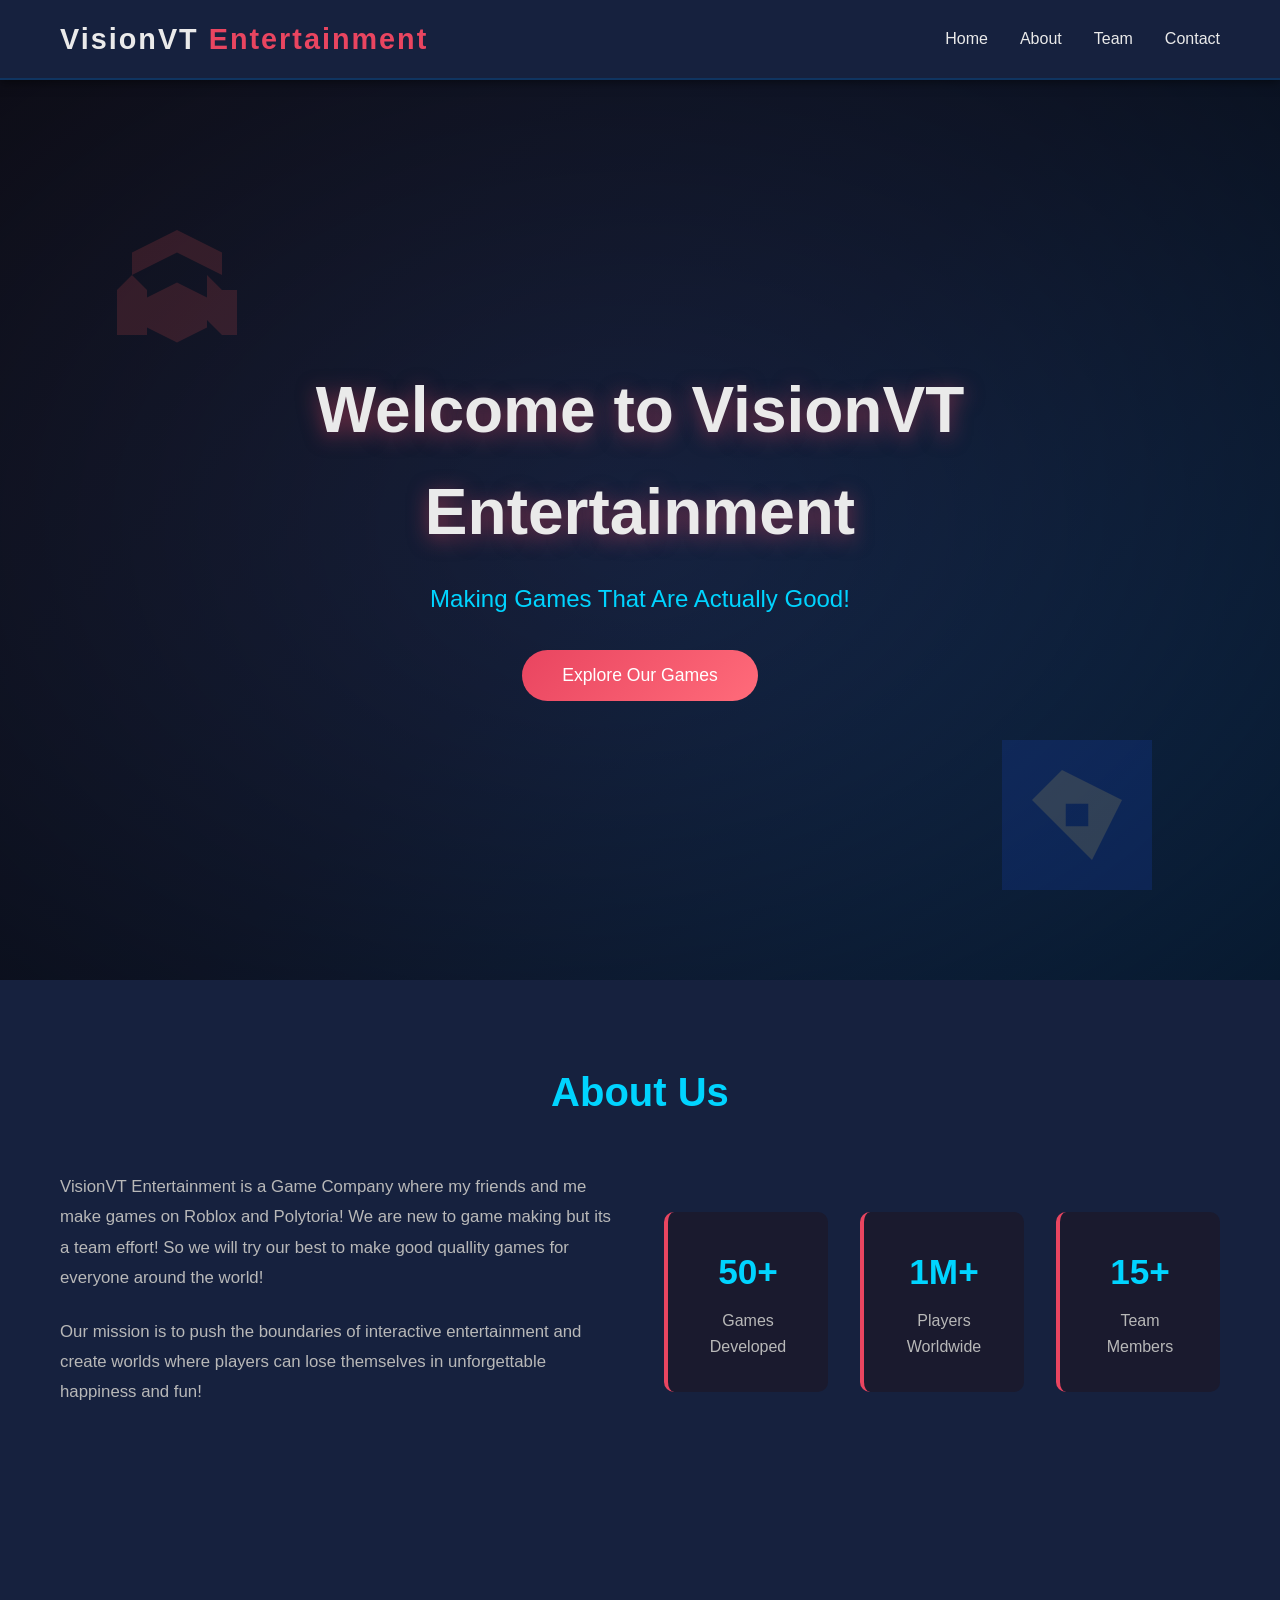
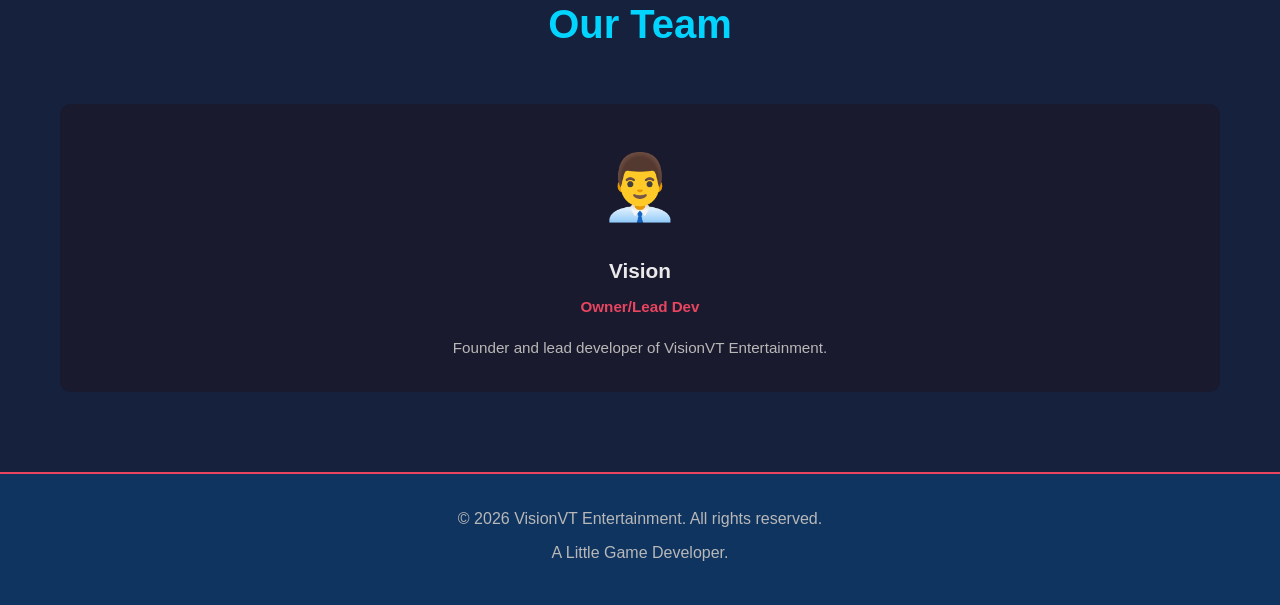
==== index.html @ 71f3a630 "up" ====
<!DOCTYPE html>
<html lang="en">
<head>
    <meta charset="UTF-8">
    <meta name="viewport" content="width=device-width, initial-scale=1.0">
    <title>VisionVT Entertainment - Game Development Studio</title>
    <link rel="stylesheet" href="styles.css">
</head>
<body>
    <!-- Navigation -->
    <nav class="navbar">
        <div class="container">
            <div class="logo">
                <h1>VisionVT <span class="highlight">Entertainment</span></h1>
            </div>
            <ul class="nav-links">
                <li><a href="#home">Home</a></li>
                <li><a href="#about">About</a></li>
                <li><a href="#team">Team</a></li>
                <li><a href="#contact">Contact</a></li>
            </ul>
        </div>
    </nav>

    <!-- Hero Section -->
    <section id="home" class="hero">
        <img src="roblox-logo.svg" alt="Roblox" class="floating-logo roblox-logo">
        <img src="polytoria-logo.svg" alt="Polytoria" class="floating-logo polytoria-logo">
        <div class="hero-content">
            <h1>Welcome to VisionVT Entertainment</h1>
            <p>Making Games That Are Actually Good!</p>
            <button class="cta-button">Explore Our Games</button>
        </div>
    </section>

    <!-- About Section -->
    <section id="about" class="about">
        <div class="container">
            <h2>About Us</h2>
            <div class="about-content">
                <div class="about-text">
                    <p>
                       VisionVT Entertainment is a Game Company where my friends and me make games on Roblox and Polytoria! We are new to game making but its a team effort!
                       So we will try our best to make good quallity games for everyone around the world!
                    </p>
                    <p>
                        Our mission is to push the boundaries of interactive entertainment and create worlds 
                        where players can lose themselves in unforgettable happiness and fun!
                    </p>
                </div>
                <div class="about-stats">
                    <div class="stat">
                        <h3>50+</h3>
                        <p>Games Developed</p>
                    </div>
                    <div class="stat">
                        <h3>1M+</h3>
                        <p>Players Worldwide</p>
                    </div>
                    <div class="stat">
                        <h3>15+</h3>
                        <p>Team Members</p>
                    </div>
                </div>
            </div>
        </div>
    </section>

    <!-- Team Section -->
    <section id="team" class="team">
        <div class="container">
            <h2>Our Team</h2>
            <div class="team-grid">
                <div class="team-member">
                    <div class="member-avatar">👨‍💼</div>
                    <h3>Vision</h3>
                    <p class="role">Owner/Lead Dev</p>
                    <p>Founder and lead developer of VisionVT Entertainment.</p>
                </div>
            </div>
        </div>
    </section>


    <!-- Footer -->
    <footer class="footer">
        <div class="container">
            <p>&copy; 2026 VisionVT Entertainment. All rights reserved.</p>
            <p>A Little Game Developer.</p>
        </div>
    </footer>
</body>
</html>
---- styles.css ----
/* General Styles */
* {
    margin: 0;
    padding: 0;
    box-sizing: border-box;
}

:root {
    --primary-color: #1a1a2e;
    --secondary-color: #16213e;
    --accent-color: #0f3460;
    --highlight-color: #e94560;
    --text-color: #eaeaea;
    --light-text: #b8b8b8;
    --success-color: #00d4ff;
}

html {
    scroll-behavior: smooth;
}

body {
    font-family: 'Segoe UI', Tahoma, Geneva, Verdana, sans-serif;
    background-color: var(--primary-color);
    color: var(--text-color);
    line-height: 1.6;
}

.container {
    max-width: 1200px;
    margin: 0 auto;
    padding: 0 20px;
}

/* Navigation */
.navbar {
    background-color: var(--secondary-color);
    border-bottom: 2px solid var(--accent-color);
    position: sticky;
    top: 0;
    z-index: 1000;
    box-shadow: 0 2px 10px rgba(0, 0, 0, 0.5);
}

.navbar .container {
    display: flex;
    justify-content: space-between;
    align-items: center;
    padding: 1rem 20px;
}

.logo h1 {
    font-size: 1.8rem;
    font-weight: bold;
    letter-spacing: 2px;
}

.logo .highlight {
    color: var(--highlight-color);
}

.nav-links {
    display: flex;
    list-style: none;
    gap: 2rem;
}

.nav-links a {
    color: var(--text-color);
    text-decoration: none;
    font-weight: 500;
    transition: color 0.3s ease;
    position: relative;
}

.nav-links a:hover {
    color: var(--success-color);
}

.nav-links a::after {
    content: '';
    position: absolute;
    bottom: -5px;
    left: 0;
    width: 0;
    height: 2px;
    background-color: var(--highlight-color);
    transition: width 0.3s ease;
}

.nav-links a:hover::after {
    width: 100%;
}

/* Hero Section */
.hero {
    background: linear-gradient(135deg, #1a1a2e 0%, #16213e 50%, #0f3460 100%);
    height: 100vh;
    display: flex;
    align-items: center;
    justify-content: center;
    text-align: center;
    position: relative;
    overflow: hidden;
}

.hero::before {
    content: '';
    position: absolute;
    top: 0;
    left: 0;
    right: 0;
    bottom: 0;
    background: radial-gradient(ellipse at center, transparent 0%, rgba(0, 0, 0, 0.5) 100%);
    z-index: 1;
}

.floating-logo {
    position: absolute;
    width: 150px;
    height: 150px;
    opacity: 0.15;
    pointer-events: none;
    z-index: 1;
}

.roblox-logo {
    top: 15%;
    left: 8%;
    animation: float 8s ease-in-out infinite;
}

.polytoria-logo {
    bottom: 10%;
    right: 10%;
    animation: float 10s ease-in-out infinite 1s;
}

.hero-content {
    position: relative;
    z-index: 2;
    max-width: 800px;
}

.hero h1 {
    font-size: 4rem;
    margin-bottom: 1rem;
    animation: fadeInDown 1s ease;
    text-shadow: 0 4px 20px rgba(233, 69, 96, 0.5);
}

.hero p {
    font-size: 1.5rem;
    color: var(--success-color);
    margin-bottom: 2rem;
    animation: fadeInUp 1s ease 0.2s both;
}

.cta-button {
    background: linear-gradient(135deg, var(--highlight-color), #ff6b7a);
    color: white;
    border: none;
    padding: 15px 40px;
    font-size: 1.1rem;
    border-radius: 50px;
    cursor: pointer;
    transition: transform 0.3s ease, box-shadow 0.3s ease;
    animation: fadeInUp 1s ease 0.4s both;
}

.cta-button:hover {
    transform: translateY(-3px);
    box-shadow: 0 10px 30px rgba(233, 69, 96, 0.4);
}

/* About Section */
.about {
    padding: 80px 0;
    background-color: var(--secondary-color);
}

.about h2 {
    font-size: 2.5rem;
    margin-bottom: 3rem;
    text-align: center;
    color: var(--success-color);
}

.about-content {
    display: grid;
    grid-template-columns: 1fr 1fr;
    gap: 3rem;
    align-items: center;
}

.about-text p {
    margin-bottom: 1.5rem;
    font-size: 1.05rem;
    color: var(--light-text);
    line-height: 1.8;
}

.about-stats {
    display: grid;
    grid-template-columns: repeat(3, 1fr);
    gap: 2rem;
}

.stat {
    background-color: var(--primary-color);
    padding: 2rem;
    border-radius: 10px;
    border-left: 4px solid var(--highlight-color);
    text-align: center;
    transition: transform 0.3s ease;
}

.stat:hover {
    transform: translateY(-5px);
}

.stat h3 {
    font-size: 2.2rem;
    color: var(--success-color);
    margin-bottom: 0.5rem;
}

.stat p {
    color: var(--light-text);
}

/* Games Section */
.games {
    padding: 80px 0;
    background-color: var(--primary-color);
}

.games h2 {
    font-size: 2.5rem;
    margin-bottom: 3rem;
    text-align: center;
    color: var(--success-color);
}

.games-grid {
    display: grid;
    grid-template-columns: repeat(auto-fit, minmax(300px, 1fr));
    gap: 2rem;
}

.game-card {
    background-color: var(--secondary-color);
    border-radius: 10px;
    padding: 2rem;
    transition: transform 0.3s ease, box-shadow 0.3s ease;
    border-top: 3px solid var(--highlight-color);
}

.game-card:hover {
    transform: translateY(-10px);
    box-shadow: 0 10px 30px rgba(233, 69, 96, 0.3);
}

.game-image {
    font-size: 3rem;
    margin-bottom: 1rem;
}

.game-card h3 {
    font-size: 1.5rem;
    margin-bottom: 1rem;
    color: var(--text-color);
}

.game-card p {
    color: var(--light-text);
    margin-bottom: 1.5rem;
    line-height: 1.6;
}

.game-platform {
    display: inline-block;
    background-color: var(--accent-color);
    color: var(--success-color);
    padding: 0.5rem 1rem;
    border-radius: 20px;
    font-size: 0.85rem;
    font-weight: 500;
}

/* Team Section */
.team {
    padding: 80px 0;
    background-color: var(--secondary-color);
}

.team h2 {
    font-size: 2.5rem;
    margin-bottom: 3rem;
    text-align: center;
    color: var(--success-color);
}

.team-grid {
    display: grid;
    grid-template-columns: repeat(auto-fit, minmax(250px, 1fr));
    gap: 2rem;
}

.team-member {
    background-color: var(--primary-color);
    padding: 2rem;
    border-radius: 10px;
    text-align: center;
    transition: transform 0.3s ease;
}

.team-member:hover {
    transform: scale(1.05);
}

.member-avatar {
    font-size: 4rem;
    margin-bottom: 1rem;
}

.team-member h3 {
    font-size: 1.3rem;
    margin-bottom: 0.5rem;
    color: var(--text-color);
}

.team-member .role {
    color: var(--highlight-color);
    font-weight: 600;
    margin-bottom: 1rem;
}

.team-member p {
    color: var(--light-text);
    font-size: 0.95rem;
    line-height: 1.6;
}

/* Contact Section */
.contact {
    padding: 80px 0;
    background-color: var(--primary-color);
}

.contact h2 {
    font-size: 2.5rem;
    margin-bottom: 3rem;
    text-align: center;
    color: var(--success-color);
}

.contact-content {
    display: grid;
    grid-template-columns: 1fr 1fr;
    gap: 3rem;
}

.contact-info h3 {
    font-size: 1.5rem;
    margin-bottom: 1.5rem;
    color: var(--text-color);
}

.contact-info p {
    margin-bottom: 1rem;
    color: var(--light-text);
}

.contact-info a {
    color: var(--success-color);
    text-decoration: none;
    transition: color 0.3s ease;
}

.contact-info a:hover {
    color: var(--highlight-color);
}

.social-links {
    display: flex;
    gap: 1rem;
    margin-top: 1rem;
    flex-wrap: wrap;
}

.social-link {
    background-color: var(--secondary-color);
    padding: 0.75rem 1.5rem;
    border-radius: 5px;
    transition: background-color 0.3s ease;
}

.social-link:hover {
    background-color: var(--accent-color);
}

.contact-form {
    display: flex;
    flex-direction: column;
    gap: 1rem;
}

.contact-form input,
.contact-form textarea {
    background-color: var(--secondary-color);
    border: 1px solid var(--accent-color);
    border-radius: 5px;
    padding: 1rem;
    color: var(--text-color);
    font-family: inherit;
    transition: border-color 0.3s ease;
}

.contact-form input:focus,
.contact-form textarea:focus {
    outline: none;
    border-color: var(--success-color);
}

.submit-button {
    background: linear-gradient(135deg, var(--highlight-color), #ff6b7a);
    color: white;
    border: none;
    padding: 1rem;
    border-radius: 5px;
    font-size: 1rem;
    cursor: pointer;
    font-weight: 600;
    transition: transform 0.3s ease, box-shadow 0.3s ease;
}

.submit-button:hover {
    transform: translateY(-2px);
    box-shadow: 0 5px 15px rgba(233, 69, 96, 0.4);
}

/* Footer */
.footer {
    background-color: var(--accent-color);
    padding: 2rem 0;
    text-align: center;
    border-top: 2px solid var(--highlight-color);
}

.footer p {
    color: var(--light-text);
    margin-bottom: 0.5rem;
}

/* Animations */
@keyframes fadeInDown {
    from {
        opacity: 0;
        transform: translateY(-30px);
    }
    to {
        opacity: 1;
        transform: translateY(0);
    }
}

@keyframes fadeInUp {
    from {
        opacity: 0;
        transform: translateY(30px);
    }
    to {
        opacity: 1;
        transform: translateY(0);
    }
}

@keyframes float {
    0%, 100% {
        transform: translateY(0px) translateX(0px);
    }
    25% {
        transform: translateY(-20px) translateX(15px);
    }
    50% {
        transform: translateY(-40px) translateX(-10px);
    }
    75% {
        transform: translateY(-20px) translateX(20px);
    }
}

/* Responsive Design */
@media (max-width: 768px) {
    .nav-links {
        gap: 1rem;
        font-size: 0.9rem;
    }

    .hero h1 {
        font-size: 2.5rem;
    }

    .hero p {
        font-size: 1.1rem;
    }

    .about-content,
    .contact-content {
        grid-template-columns: 1fr;
    }

    .about-stats {
        grid-template-columns: 1fr;
    }

    .games-grid {
        grid-template-columns: 1fr;
    }

    .team-grid {
        grid-template-columns: repeat(auto-fit, minmax(200px, 1fr));
    }

    .logo h1 {
        font-size: 1.3rem;
    }
}

@media (max-width: 480px) {
    .hero h1 {
        font-size: 1.8rem;
    }

    .hero p {
        font-size: 0.9rem;
    }

    .nav-links {
        gap: 0.5rem;
        font-size: 0.8rem;
    }

    .cta-button {
        padding: 10px 25px;
        font-size: 0.9rem;
    }
}
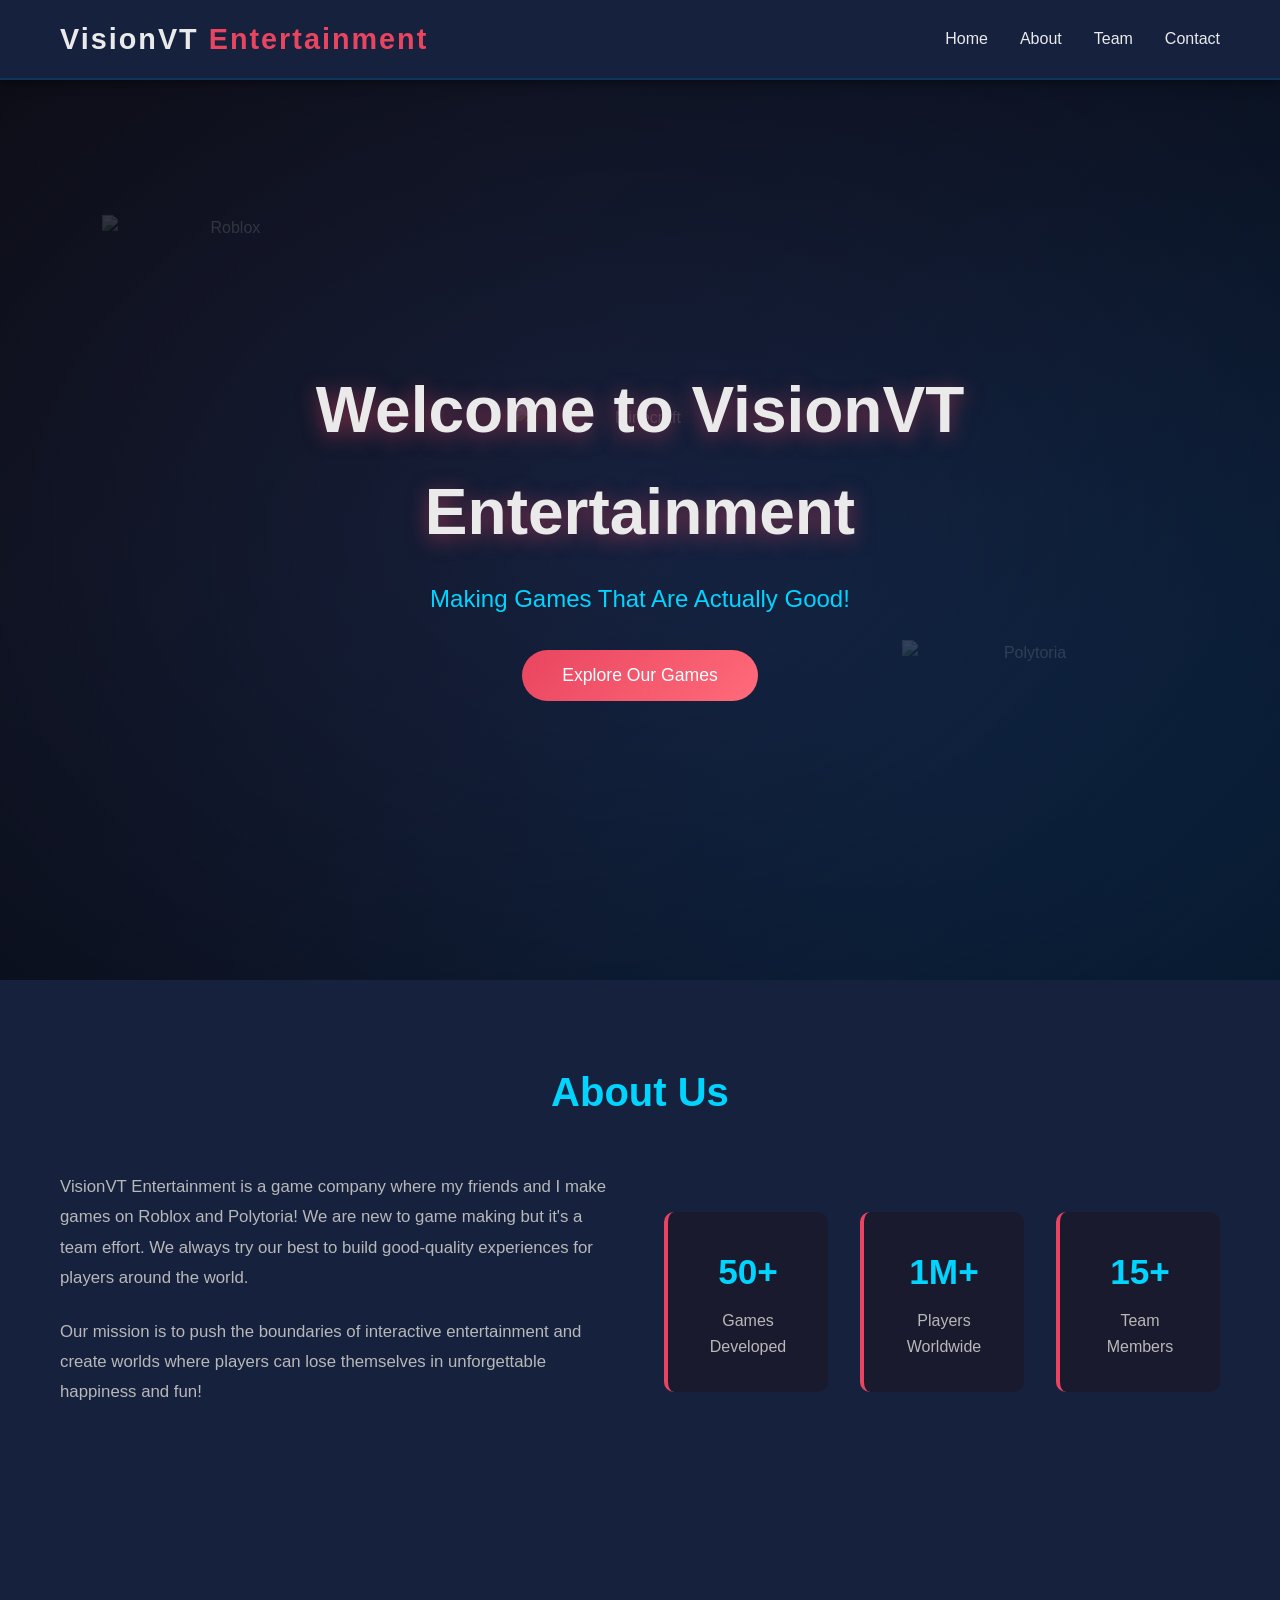
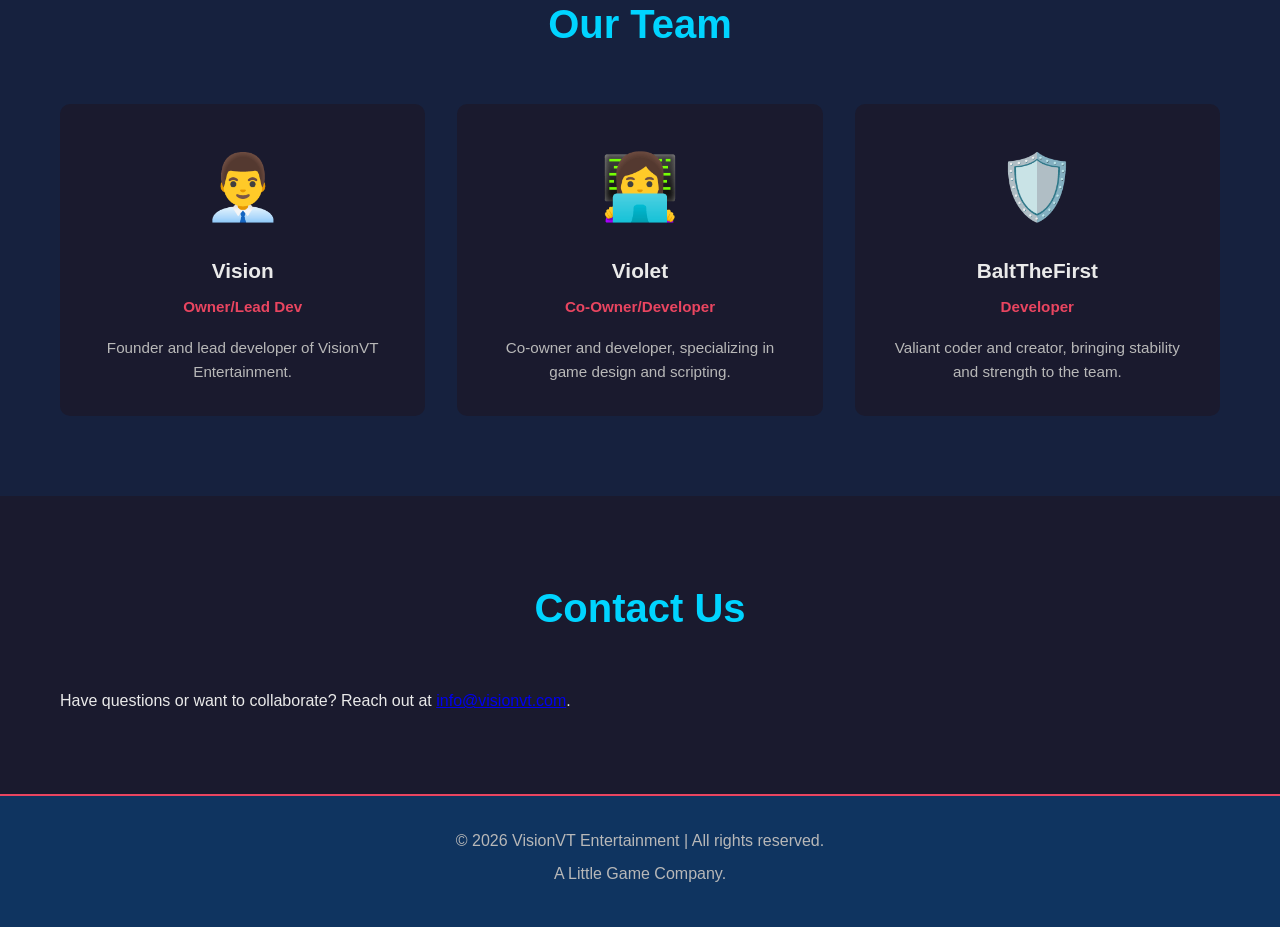
==== commit ec80e5c5: "up" ====
--- a/index.html
+++ b/index.html
@@ -24,8 +24,9 @@
 
     <!-- Hero Section -->
     <section id="home" class="hero">
-        <img src="roblox-logo.svg" alt="Roblox" class="floating-logo roblox-logo">
-        <img src="polytoria-logo.svg" alt="Polytoria" class="floating-logo polytoria-logo">
+        <img src="roblox-logo.png" alt="Roblox" class="floating-logo roblox-logo">
+        <img src="polytoria-logo.png" alt="Polytoria" class="floating-logo polytoria-logo">
+        <img src="minecraft-block.png" alt="Minecraft" class="floating-logo minecraft-logo">
         <div class="hero-content">
             <h1>Welcome to VisionVT Entertainment</h1>
             <p>Making Games That Are Actually Good!</p>
@@ -40,8 +41,8 @@
             <div class="about-content">
                 <div class="about-text">
                     <p>
-                       VisionVT Entertainment is a Game Company where my friends and me make games on Roblox and Polytoria! We are new to game making but its a team effort!
-                       So we will try our best to make good quallity games for everyone around the world!
+                        VisionVT Entertainment is a game company where my friends and I make games on Roblox and Polytoria! We are new to game making but it's a team effort.
+                        We always try our best to build good-quality experiences for players around the world.
                     </p>
                     <p>
                         Our mission is to push the boundaries of interactive entertainment and create worlds 
@@ -77,7 +78,27 @@
                     <p class="role">Owner/Lead Dev</p>
                     <p>Founder and lead developer of VisionVT Entertainment.</p>
                 </div>
+                <div class="team-member">
+                    <div class="member-avatar">👩‍💻</div>
+                    <h3>Violet</h3>
+                    <p class="role">Co-Owner/Developer</p>
+                    <p>Co-owner and developer, specializing in game design and scripting.</p>
+                </div>
+                <div class="team-member">
+                    <div class="member-avatar">🛡️</div>
+                    <h3>BaltTheFirst</h3>
+                    <p class="role">Developer</p>
+                    <p>Valiant coder and creator, bringing stability and strength to the team.</p>
+                </div>
             </div>
+        </div>
+    </section>
+
+    <!-- Contact Section -->
+    <section id="contact" class="contact">
+        <div class="container">
+            <h2>Contact Us</h2>
+            <p>Have questions or want to collaborate? Reach out at <a href="mailto:info@visionvt.com">info@visionvt.com</a>.</p>
         </div>
     </section>
 
@@ -85,8 +106,8 @@
     <!-- Footer -->
     <footer class="footer">
         <div class="container">
-            <p>&copy; 2026 VisionVT Entertainment. All rights reserved.</p>
-            <p>A Little Game Developer.</p>
+            <p>&copy; 2026 VisionVT Entertainment | All rights reserved.</p>
+            <p>A Little Game Company.</p>
         </div>
     </footer>
 </body>
--- a/styles.css
+++ b/styles.css
@@ -117,11 +117,12 @@
 
 .floating-logo {
     position: absolute;
-    width: 150px;
-    height: 150px;
+    width: 250px;
+    height: 250px;
     opacity: 0.15;
     pointer-events: none;
     z-index: 1;
+    object-fit: contain;
 }
 
 .roblox-logo {
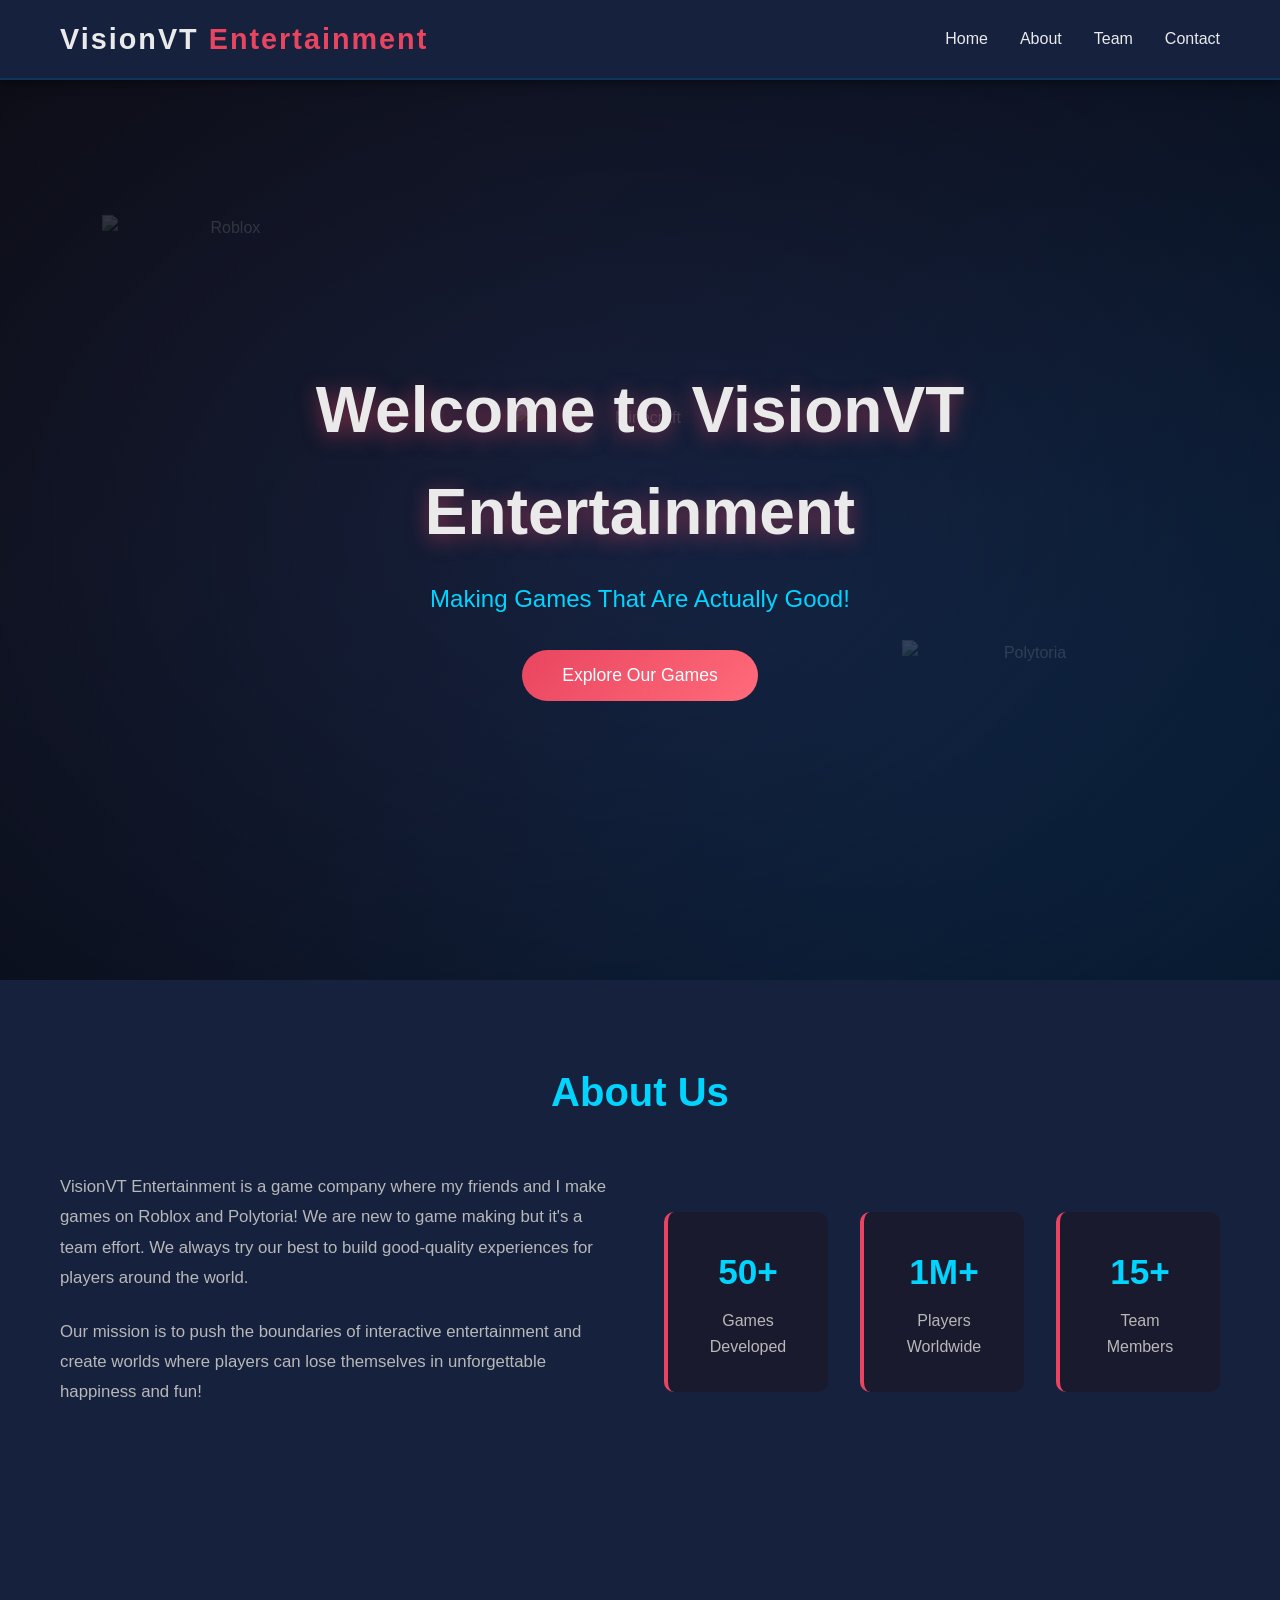
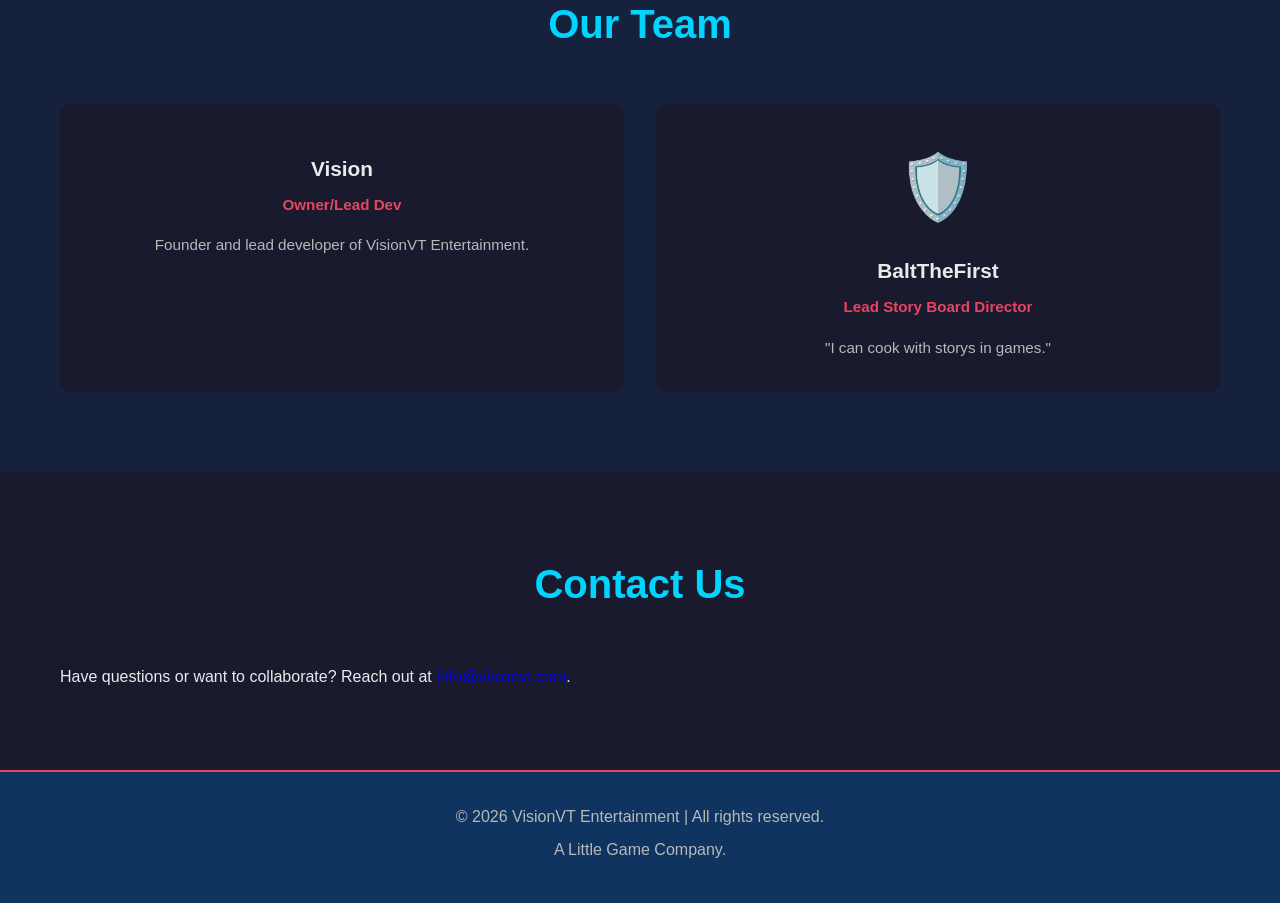
==== commit cd10dedf: "Update index.html" ====
--- a/index.html
+++ b/index.html
@@ -73,22 +73,16 @@
             <h2>Our Team</h2>
             <div class="team-grid">
                 <div class="team-member">
-                    <div class="member-avatar">👨‍💼</div>
+                    <div class="member-avatar"></div>
                     <h3>Vision</h3>
                     <p class="role">Owner/Lead Dev</p>
                     <p>Founder and lead developer of VisionVT Entertainment.</p>
                 </div>
                 <div class="team-member">
-                    <div class="member-avatar">👩‍💻</div>
-                    <h3>Violet</h3>
-                    <p class="role">Co-Owner/Developer</p>
-                    <p>Co-owner and developer, specializing in game design and scripting.</p>
-                </div>
-                <div class="team-member">
                     <div class="member-avatar">🛡️</div>
                     <h3>BaltTheFirst</h3>
-                    <p class="role">Developer</p>
-                    <p>Valiant coder and creator, bringing stability and strength to the team.</p>
+                    <p class="role">Lead Story Board Director</p>
+                    <p>"I can cook with storys in games."</p>
                 </div>
             </div>
         </div>
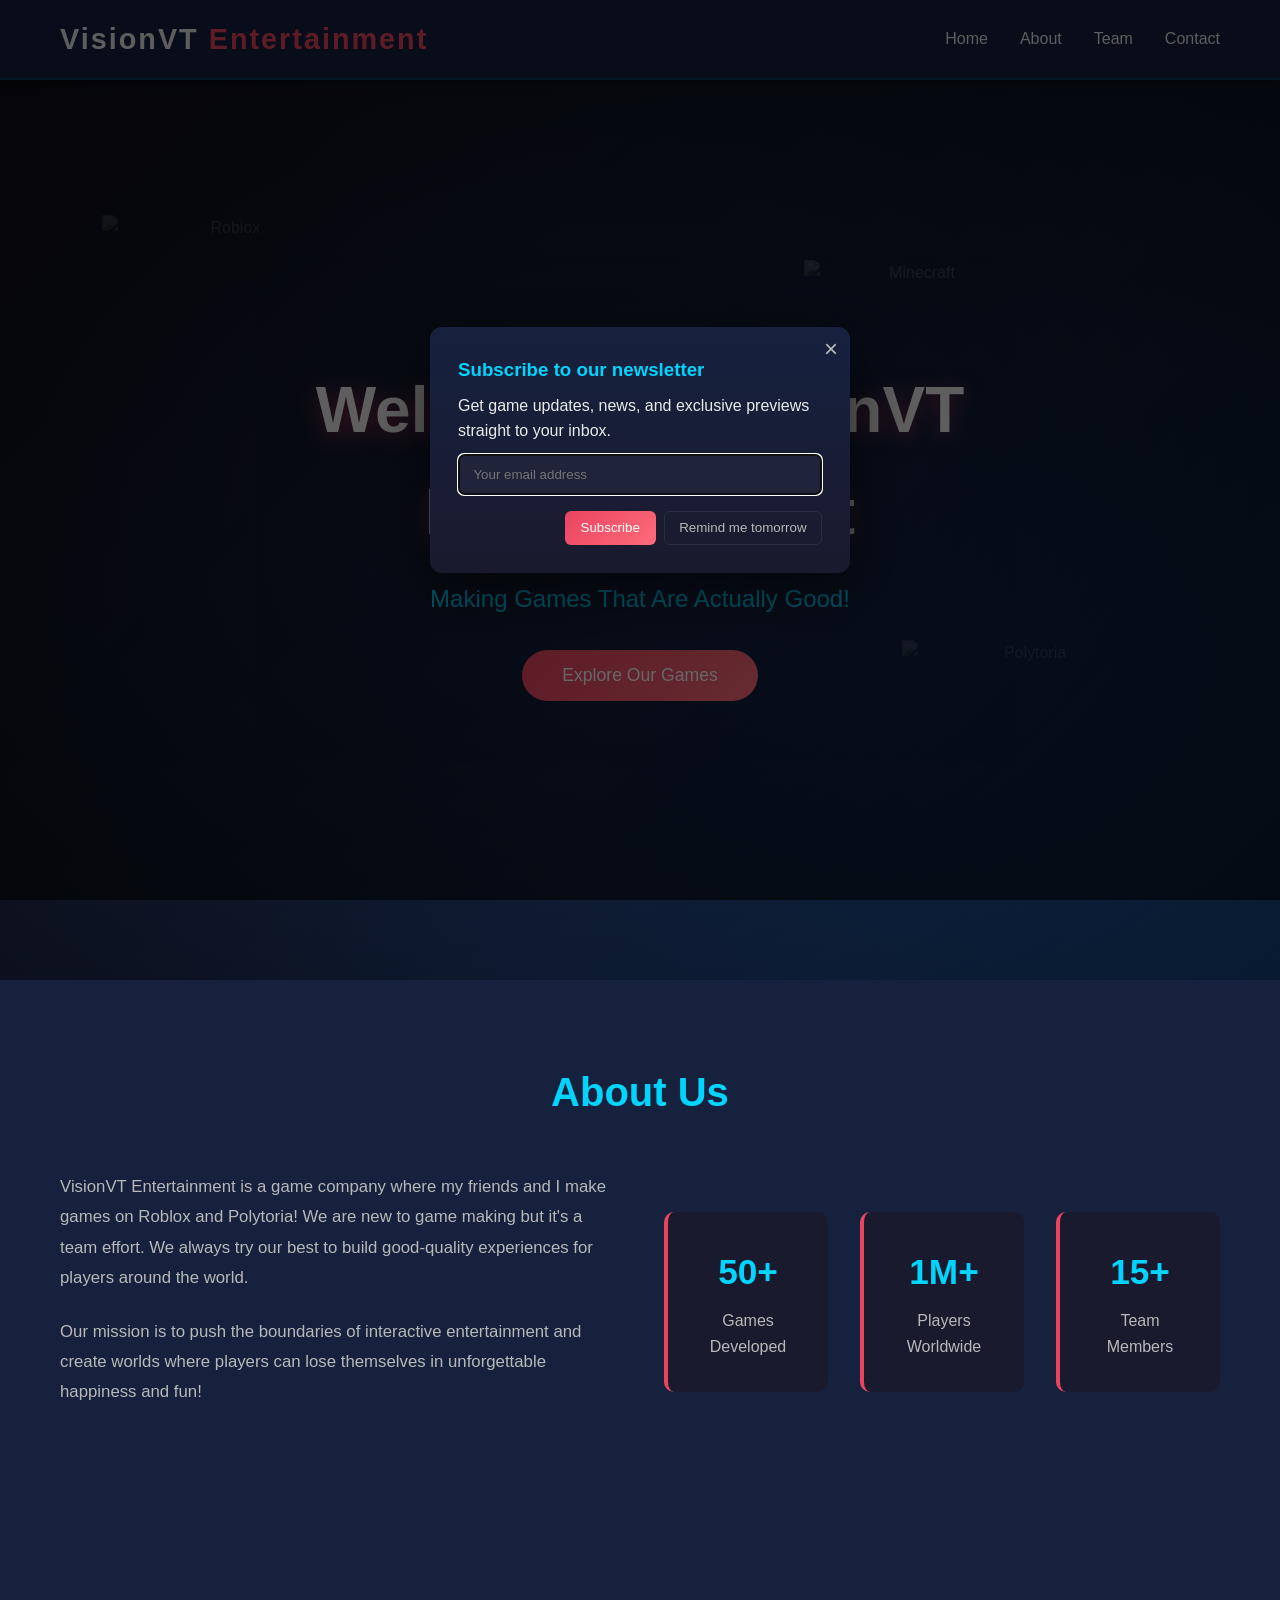
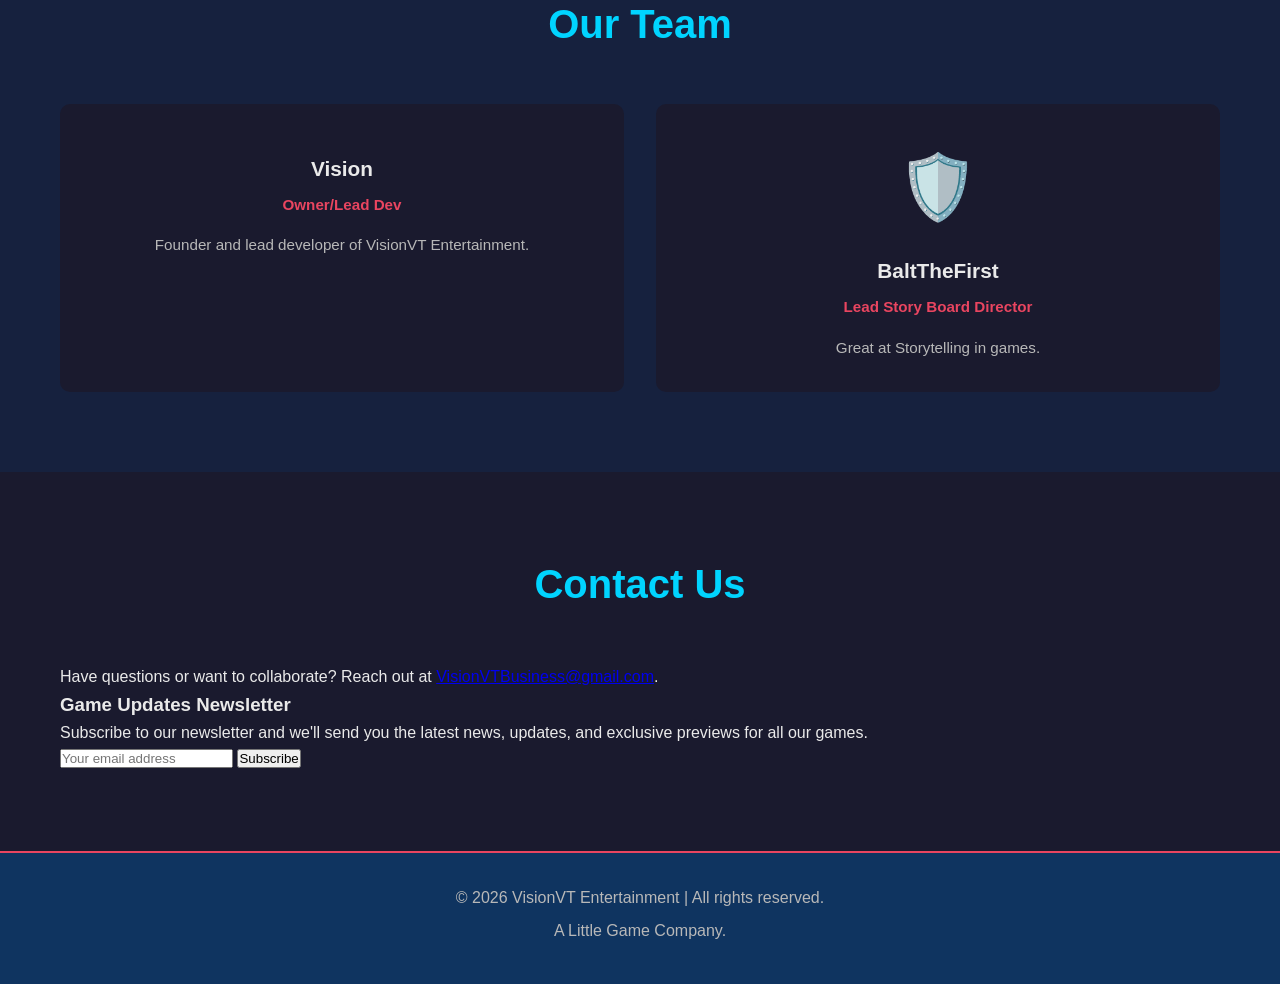
==== commit a4d5c253: "up" ====
--- a/index.html
+++ b/index.html
@@ -67,6 +67,24 @@
         </div>
     </section>
 
+    <!-- Newsletter Popup (daily) attached to Contact section -->
+    <div id="newsletter-popup" class="newsletter-popup" aria-hidden="true">
+        <div class="popup-overlay" data-action="close"></div>
+        <div class="popup-content" role="dialog" aria-modal="true" aria-labelledby="popup-title">
+            <button class="popup-close" data-action="close" aria-label="Close">×</button>
+            <h3 id="popup-title">Subscribe to our newsletter</h3>
+            <p>Get game updates, news, and exclusive previews straight to your inbox.</p>
+            <form name="newsletter" method="POST" data-netlify="true" class="popup-form">
+                <input type="hidden" name="form-name" value="newsletter">
+                <input type="email" name="email" placeholder="Your email address" required>
+                <div class="popup-actions">
+                    <button type="submit" class="subscribe-button">Subscribe</button>
+                    <button type="button" class="popup-later" data-action="later">Remind me tomorrow</button>
+                </div>
+            </form>
+        </div>
+    </div>
+
     <!-- Team Section -->
     <section id="team" class="team">
         <div class="container">
@@ -82,7 +100,7 @@
                     <div class="member-avatar">🛡️</div>
                     <h3>BaltTheFirst</h3>
                     <p class="role">Lead Story Board Director</p>
-                    <p>"I can cook with storys in games."</p>
+                    <p>Great at Storytelling in games.</p>
                 </div>
             </div>
         </div>
@@ -92,7 +110,23 @@
     <section id="contact" class="contact">
         <div class="container">
             <h2>Contact Us</h2>
-            <p>Have questions or want to collaborate? Reach out at <a href="mailto:info@visionvt.com">info@visionvt.com</a>.</p>
+            <p>Have questions or want to collaborate? Reach out at <a href="mailto:VisionVTBusiness@gmail.com">VisionVTBusiness@gmail.com</a>.</p>
+            <div class="newsletter">
+                <h3>Game Updates Newsletter</h3>
+                <p>Subscribe to our newsletter and we'll send you the latest news, updates, and exclusive previews for all our games.</p>
+                <!-- Netlify Forms: no action URL needed, just include data-netlify attribute -->
+                <form name="newsletter" method="POST" data-netlify="true" class="newsletter-form">
+                    <!-- hidden field required by Netlify -->
+                    <input type="hidden" name="form-name" value="newsletter">
+                    <input type="email" name="email" placeholder="Your email address" required>
+                    <button type="submit">Subscribe</button>
+                </form>
+                <!--
+                    After deployment Netlify will capture submissions for this form.
+                    You can view them in the Netlify dashboard under "Forms" for your site,
+                    or configure email notifications / integrate with Zapier, Mailchimp, etc.
+                -->
+            </div>
         </div>
     </section>
 
@@ -104,5 +138,6 @@
             <p>A Little Game Company.</p>
         </div>
     </footer>
+    <script src="newsletter-popup.js"></script>
 </body>
 </html>
--- a/styles.css
+++ b/styles.css
@@ -135,6 +135,15 @@
     bottom: 10%;
     right: 10%;
     animation: float 10s ease-in-out infinite 1s;
+}
+
+.minecraft-logo {
+    top: 20%;
+    right: 20%;
+    width: 220px;
+    height: 220px;
+    opacity: 0.18;
+    animation: float 9s ease-in-out infinite 0.5s;
 }
 
 .hero-content {
@@ -548,3 +557,80 @@
         font-size: 0.9rem;
     }
 }
+
+/* Newsletter Popup Styles */
+.newsletter-popup {
+    position: fixed;
+    inset: 0;
+    display: none;
+    align-items: center;
+    justify-content: center;
+    z-index: 2000;
+}
+.newsletter-popup[aria-hidden="false"] {
+    display: flex;
+}
+.popup-overlay {
+    position: absolute;
+    inset: 0;
+    background: rgba(0,0,0,0.6);
+}
+.popup-content {
+    position: relative;
+    background: linear-gradient(180deg, var(--secondary-color), var(--primary-color));
+    color: var(--text-color);
+    padding: 1.75rem;
+    border-radius: 12px;
+    width: 100%;
+    max-width: 420px;
+    box-shadow: 0 20px 60px rgba(0,0,0,0.6);
+    z-index: 1;
+}
+.popup-close {
+    position: absolute;
+    right: 12px;
+    top: 8px;
+    background: transparent;
+    border: none;
+    color: var(--light-text);
+    font-size: 1.5rem;
+    cursor: pointer;
+}
+.popup-content h3 {
+    margin-bottom: 0.5rem;
+    color: var(--success-color);
+}
+.popup-form input[type="email"] {
+    width: 100%;
+    padding: 0.75rem 0.9rem;
+    margin: 0.6rem 0 1rem 0;
+    border-radius: 6px;
+    border: 1px solid rgba(255,255,255,0.06);
+    background: rgba(255,255,255,0.03);
+    color: var(--text-color);
+}
+.popup-actions {
+    display: flex;
+    gap: 0.5rem;
+    justify-content: flex-end;
+}
+.subscribe-button {
+    background: linear-gradient(135deg, var(--highlight-color), #ff6b7a);
+    color: #fff;
+    border: none;
+    padding: 0.6rem 1rem;
+    border-radius: 6px;
+    cursor: pointer;
+}
+.popup-later {
+    background: transparent;
+    border: 1px solid rgba(255,255,255,0.08);
+    color: var(--light-text);
+    padding: 0.55rem 0.9rem;
+    border-radius: 6px;
+    cursor: pointer;
+}
+
+@media (max-width: 480px) {
+    .popup-content { padding: 1rem; margin: 0 12px; }
+}
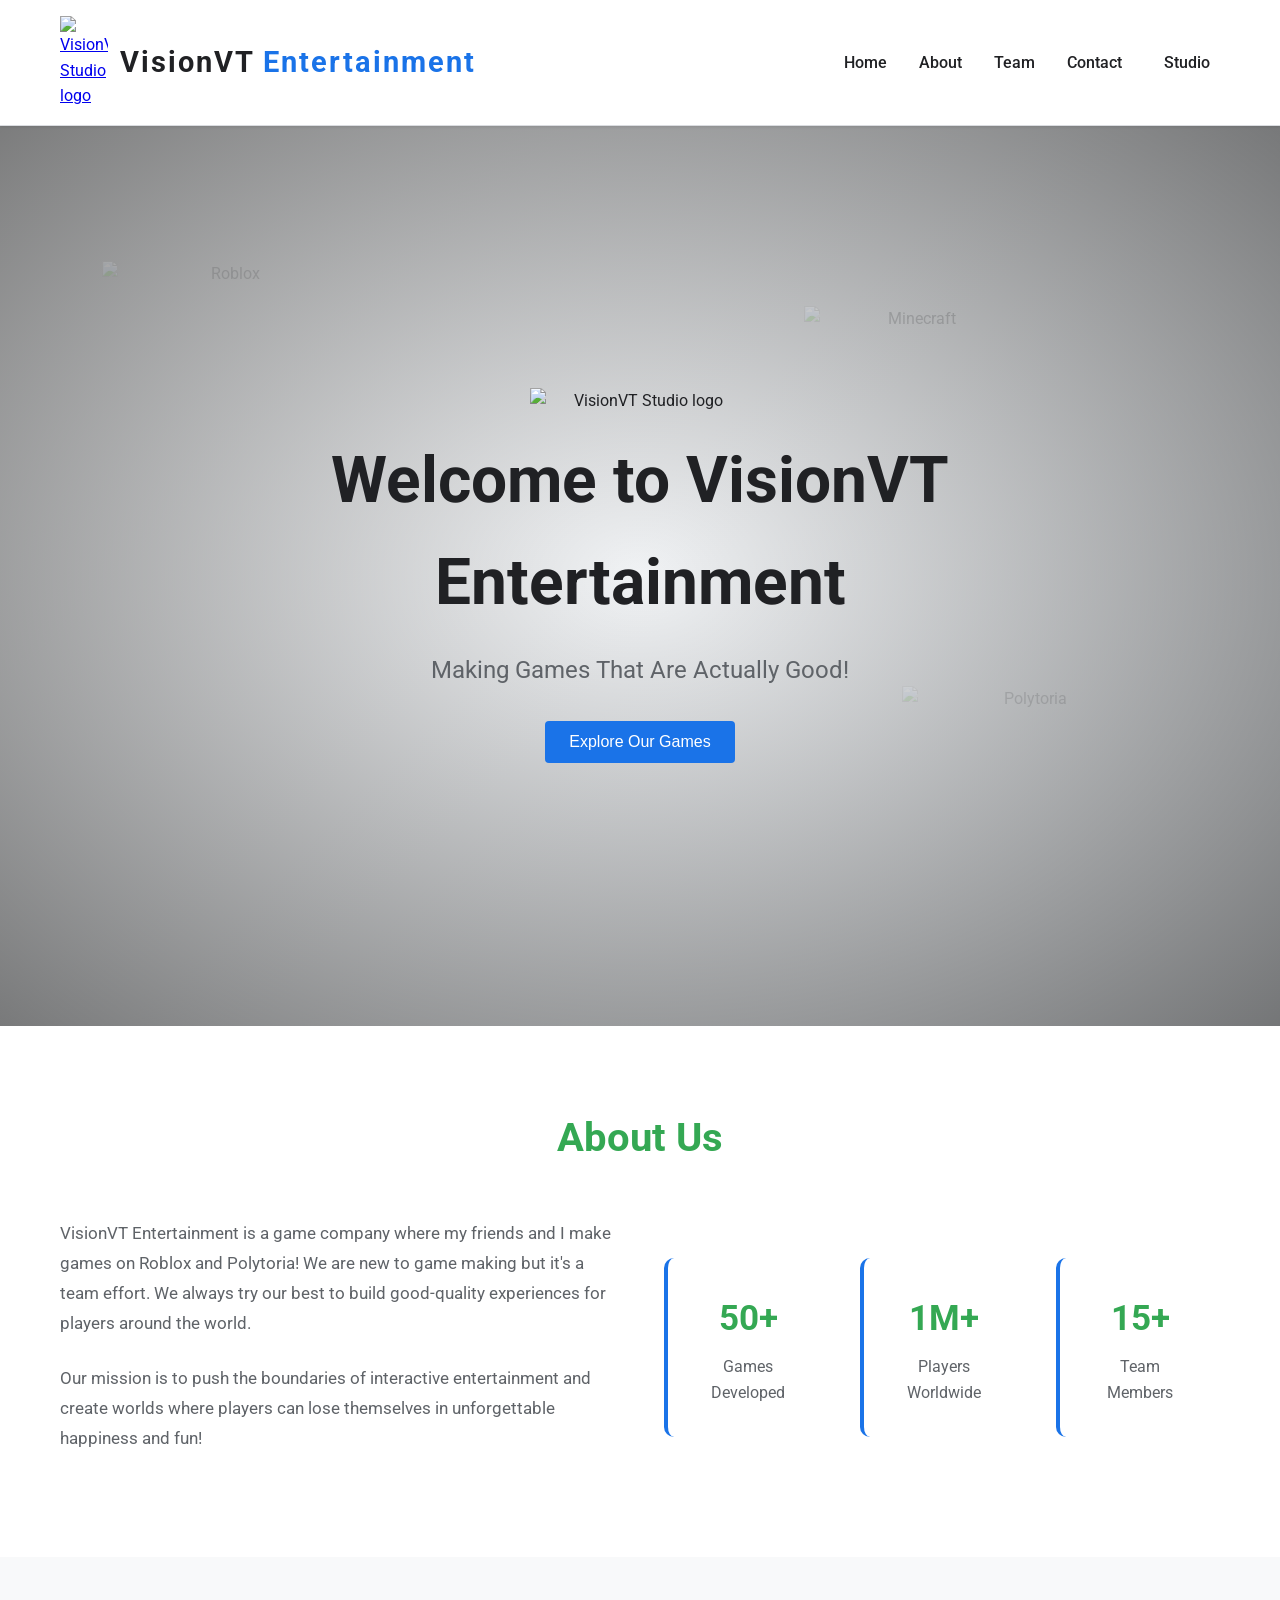
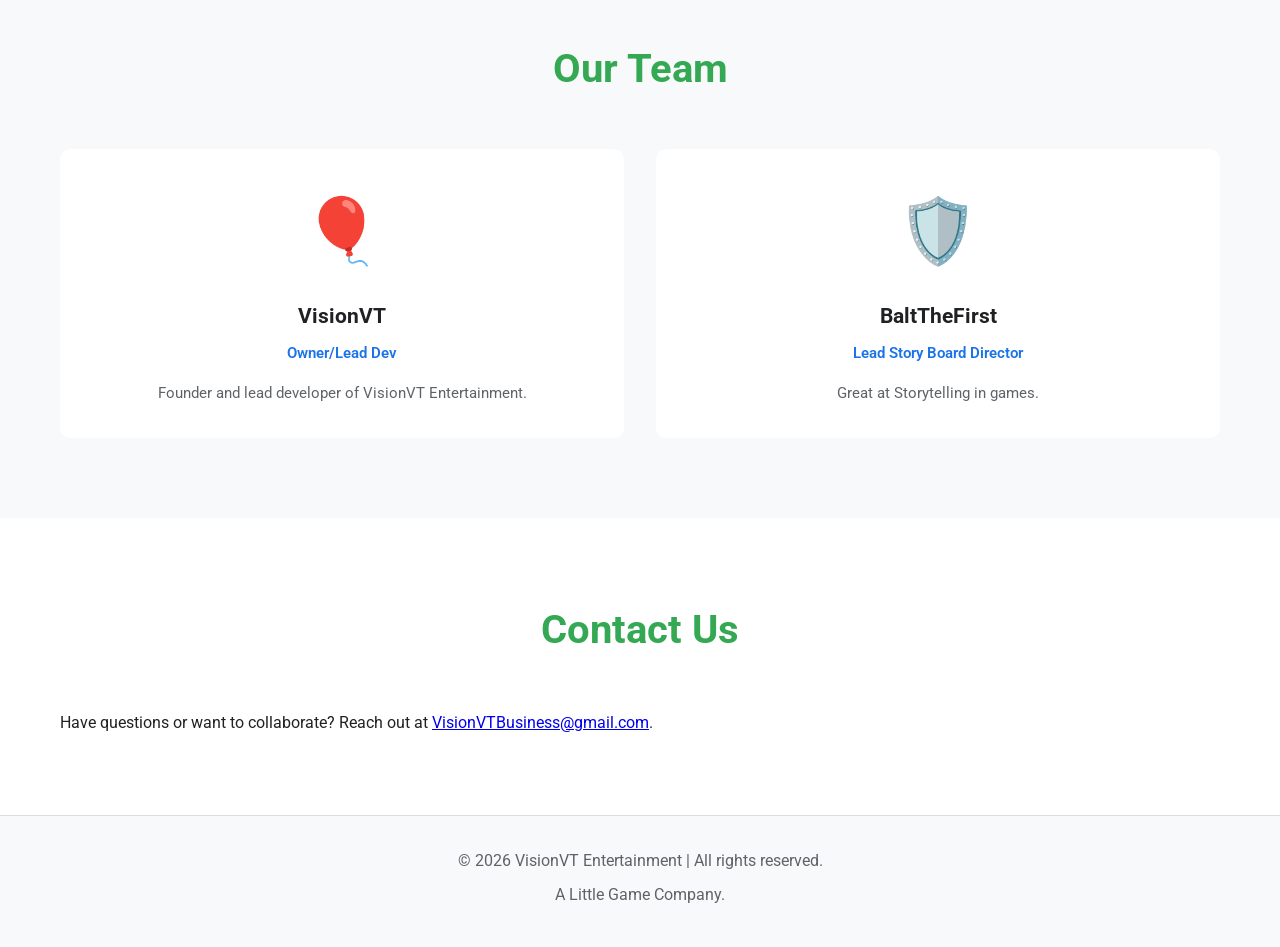
==== commit 790ed673: "up 1.10" ====
--- a/index.html
+++ b/index.html
@@ -5,12 +5,16 @@
     <meta name="viewport" content="width=device-width, initial-scale=1.0">
     <title>VisionVT Entertainment - Game Development Studio</title>
     <link rel="stylesheet" href="styles.css">
+    <link href="https://fonts.googleapis.com/css2?family=Roboto:wght@300;400;500;700&display=swap" rel="stylesheet">
 </head>
 <body>
     <!-- Navigation -->
     <nav class="navbar">
         <div class="container">
             <div class="logo">
+                <a href="#home" class="logo-link">
+                    <img src="logo.png" alt="VisionVT Studio logo" class="site-logo">
+                </a>
                 <h1>VisionVT <span class="highlight">Entertainment</span></h1>
             </div>
             <ul class="nav-links">
@@ -18,6 +22,7 @@
                 <li><a href="#about">About</a></li>
                 <li><a href="#team">Team</a></li>
                 <li><a href="#contact">Contact</a></li>
+                <li><a href="studio-login.html">Studio</a></li>
             </ul>
         </div>
     </nav>
@@ -28,6 +33,7 @@
         <img src="polytoria-logo.png" alt="Polytoria" class="floating-logo polytoria-logo">
         <img src="minecraft-block.png" alt="Minecraft" class="floating-logo minecraft-logo">
         <div class="hero-content">
+            <img src="logo.png" alt="VisionVT Studio logo" class="hero-logo">
             <h1>Welcome to VisionVT Entertainment</h1>
             <p>Making Games That Are Actually Good!</p>
             <button class="cta-button">Explore Our Games</button>
@@ -67,23 +73,7 @@
         </div>
     </section>
 
-    <!-- Newsletter Popup (daily) attached to Contact section -->
-    <div id="newsletter-popup" class="newsletter-popup" aria-hidden="true">
-        <div class="popup-overlay" data-action="close"></div>
-        <div class="popup-content" role="dialog" aria-modal="true" aria-labelledby="popup-title">
-            <button class="popup-close" data-action="close" aria-label="Close">×</button>
-            <h3 id="popup-title">Subscribe to our newsletter</h3>
-            <p>Get game updates, news, and exclusive previews straight to your inbox.</p>
-            <form name="newsletter" method="POST" data-netlify="true" class="popup-form">
-                <input type="hidden" name="form-name" value="newsletter">
-                <input type="email" name="email" placeholder="Your email address" required>
-                <div class="popup-actions">
-                    <button type="submit" class="subscribe-button">Subscribe</button>
-                    <button type="button" class="popup-later" data-action="later">Remind me tomorrow</button>
-                </div>
-            </form>
-        </div>
-    </div>
+    <!-- Newsletter removed -->
 
     <!-- Team Section -->
     <section id="team" class="team">
@@ -91,8 +81,8 @@
             <h2>Our Team</h2>
             <div class="team-grid">
                 <div class="team-member">
-                    <div class="member-avatar"></div>
-                    <h3>Vision</h3>
+                    <div class="member-avatar">🎈</div>
+                    <h3>VisionVT</h3>
                     <p class="role">Owner/Lead Dev</p>
                     <p>Founder and lead developer of VisionVT Entertainment.</p>
                 </div>
@@ -111,22 +101,7 @@
         <div class="container">
             <h2>Contact Us</h2>
             <p>Have questions or want to collaborate? Reach out at <a href="mailto:VisionVTBusiness@gmail.com">VisionVTBusiness@gmail.com</a>.</p>
-            <div class="newsletter">
-                <h3>Game Updates Newsletter</h3>
-                <p>Subscribe to our newsletter and we'll send you the latest news, updates, and exclusive previews for all our games.</p>
-                <!-- Netlify Forms: no action URL needed, just include data-netlify attribute -->
-                <form name="newsletter" method="POST" data-netlify="true" class="newsletter-form">
-                    <!-- hidden field required by Netlify -->
-                    <input type="hidden" name="form-name" value="newsletter">
-                    <input type="email" name="email" placeholder="Your email address" required>
-                    <button type="submit">Subscribe</button>
-                </form>
-                <!--
-                    After deployment Netlify will capture submissions for this form.
-                    You can view them in the Netlify dashboard under "Forms" for your site,
-                    or configure email notifications / integrate with Zapier, Mailchimp, etc.
-                -->
-            </div>
+            <!-- Newsletter removed -->
         </div>
     </section>
 
@@ -138,6 +113,6 @@
             <p>A Little Game Company.</p>
         </div>
     </footer>
-    <script src="newsletter-popup.js"></script>
+    
 </body>
 </html>
--- a/styles.css
+++ b/styles.css
@@ -6,13 +6,13 @@
 }
 
 :root {
-    --primary-color: #1a1a2e;
-    --secondary-color: #16213e;
-    --accent-color: #0f3460;
-    --highlight-color: #e94560;
-    --text-color: #eaeaea;
-    --light-text: #b8b8b8;
-    --success-color: #00d4ff;
+    --primary-color: #ffffff;
+    --secondary-color: #f8f9fa;
+    --accent-color: #dadce0;
+    --highlight-color: #1a73e8;
+    --text-color: #202124;
+    --light-text: #5f6368;
+    --success-color: #34a853;
 }
 
 html {
@@ -20,7 +20,7 @@
 }
 
 body {
-    font-family: 'Segoe UI', Tahoma, Geneva, Verdana, sans-serif;
+    font-family: 'Roboto', sans-serif;
     background-color: var(--primary-color);
     color: var(--text-color);
     line-height: 1.6;
@@ -34,12 +34,12 @@
 
 /* Navigation */
 .navbar {
-    background-color: var(--secondary-color);
-    border-bottom: 2px solid var(--accent-color);
+    background-color: var(--primary-color);
+    border-bottom: 1px solid var(--accent-color);
     position: sticky;
     top: 0;
     z-index: 1000;
-    box-shadow: 0 2px 10px rgba(0, 0, 0, 0.5);
+    box-shadow: 0 1px 3px rgba(0, 0, 0, 0.1);
 }
 
 .navbar .container {
@@ -53,6 +53,27 @@
     font-size: 1.8rem;
     font-weight: bold;
     letter-spacing: 2px;
+}
+
+/* Site logo in navbar */
+.logo {
+    display: flex;
+    align-items: center;
+    gap: 12px;
+}
+.site-logo {
+    width: 48px;
+    height: auto;
+    display: block;
+}
+
+/* Large logo on homepage */
+.hero-logo {
+    width: 220px;
+    max-width: 60%;
+    height: auto;
+    margin: 0 auto 1rem;
+    display: block;
 }
 
 .logo .highlight {
@@ -92,9 +113,19 @@
     width: 100%;
 }
 
+/* Studio login link styling (small badge) */
+.nav-links a[href="studio-login.html"] {
+    padding: 6px 10px;
+    border-radius: 6px;
+    background: rgba(255,255,255,0.03);
+}
+.nav-links a[href="studio-login.html"]:hover {
+    background: rgba(255,255,255,0.06);
+}
+
 /* Hero Section */
 .hero {
-    background: linear-gradient(135deg, #1a1a2e 0%, #16213e 50%, #0f3460 100%);
+    background: linear-gradient(135deg, #f8f9fa 0%, #e9ecef 100%);
     height: 100vh;
     display: flex;
     align-items: center;
@@ -156,37 +187,36 @@
     font-size: 4rem;
     margin-bottom: 1rem;
     animation: fadeInDown 1s ease;
-    text-shadow: 0 4px 20px rgba(233, 69, 96, 0.5);
+    color: var(--text-color);
 }
 
 .hero p {
     font-size: 1.5rem;
-    color: var(--success-color);
+    color: var(--light-text);
     margin-bottom: 2rem;
     animation: fadeInUp 1s ease 0.2s both;
 }
 
 .cta-button {
-    background: linear-gradient(135deg, var(--highlight-color), #ff6b7a);
+    background: var(--highlight-color);
     color: white;
     border: none;
-    padding: 15px 40px;
-    font-size: 1.1rem;
-    border-radius: 50px;
+    padding: 12px 24px;
+    font-size: 1rem;
+    border-radius: 4px;
     cursor: pointer;
-    transition: transform 0.3s ease, box-shadow 0.3s ease;
-    animation: fadeInUp 1s ease 0.4s both;
+    transition: box-shadow 0.3s ease;
+    font-weight: 500;
 }
 
 .cta-button:hover {
-    transform: translateY(-3px);
-    box-shadow: 0 10px 30px rgba(233, 69, 96, 0.4);
+    box-shadow: 0 1px 3px rgba(0, 0, 0, 0.3);
 }
 
 /* About Section */
 .about {
     padding: 80px 0;
-    background-color: var(--secondary-color);
+    background-color: var(--primary-color);
 }
 
 .about h2 {
@@ -259,16 +289,16 @@
 }
 
 .game-card {
-    background-color: var(--secondary-color);
-    border-radius: 10px;
-    padding: 2rem;
-    transition: transform 0.3s ease, box-shadow 0.3s ease;
-    border-top: 3px solid var(--highlight-color);
+    background-color: var(--primary-color);
+    border-radius: 8px;
+    padding: 1.5rem;
+    transition: box-shadow 0.3s ease;
+    box-shadow: 0 1px 3px rgba(0, 0, 0, 0.1);
+    border: 1px solid var(--accent-color);
 }
 
 .game-card:hover {
-    transform: translateY(-10px);
-    box-shadow: 0 10px 30px rgba(233, 69, 96, 0.3);
+    box-shadow: 0 2px 8px rgba(0, 0, 0, 0.15);
 }
 
 .game-image {
@@ -434,28 +464,27 @@
 }
 
 .submit-button {
-    background: linear-gradient(135deg, var(--highlight-color), #ff6b7a);
+    background: var(--highlight-color);
     color: white;
     border: none;
-    padding: 1rem;
-    border-radius: 5px;
-    font-size: 1rem;
+    padding: 8px 16px;
+    border-radius: 4px;
+    font-size: 0.9rem;
     cursor: pointer;
-    font-weight: 600;
-    transition: transform 0.3s ease, box-shadow 0.3s ease;
+    font-weight: 500;
+    transition: box-shadow 0.3s ease;
 }
 
 .submit-button:hover {
-    transform: translateY(-2px);
-    box-shadow: 0 5px 15px rgba(233, 69, 96, 0.4);
+    box-shadow: 0 1px 3px rgba(0, 0, 0, 0.3);
 }
 
 /* Footer */
 .footer {
-    background-color: var(--accent-color);
+    background-color: var(--secondary-color);
     padding: 2rem 0;
     text-align: center;
-    border-top: 2px solid var(--highlight-color);
+    border-top: 1px solid var(--accent-color);
 }
 
 .footer p {
@@ -558,79 +587,35 @@
     }
 }
 
-/* Newsletter Popup Styles */
-.newsletter-popup {
+/* Newsletter popup styles removed */
+
+/* 2FA modal styles */
+.twofa-modal {
     position: fixed;
     inset: 0;
     display: none;
     align-items: center;
     justify-content: center;
-    z-index: 2000;
-}
-.newsletter-popup[aria-hidden="false"] {
+    z-index: 3000;
+}
+.twofa-modal[aria-hidden="false"] {
     display: flex;
 }
-.popup-overlay {
+.twofa-overlay {
     position: absolute;
     inset: 0;
     background: rgba(0,0,0,0.6);
 }
-.popup-content {
+.twofa-box {
     position: relative;
     background: linear-gradient(180deg, var(--secondary-color), var(--primary-color));
     color: var(--text-color);
-    padding: 1.75rem;
+    padding: 1.5rem;
     border-radius: 12px;
     width: 100%;
-    max-width: 420px;
-    box-shadow: 0 20px 60px rgba(0,0,0,0.6);
+    max-width: 640px;
+    box-shadow: 0 30px 80px rgba(0,0,0,0.7);
     z-index: 1;
 }
-.popup-close {
-    position: absolute;
-    right: 12px;
-    top: 8px;
-    background: transparent;
-    border: none;
-    color: var(--light-text);
-    font-size: 1.5rem;
-    cursor: pointer;
-}
-.popup-content h3 {
-    margin-bottom: 0.5rem;
-    color: var(--success-color);
-}
-.popup-form input[type="email"] {
-    width: 100%;
-    padding: 0.75rem 0.9rem;
-    margin: 0.6rem 0 1rem 0;
-    border-radius: 6px;
-    border: 1px solid rgba(255,255,255,0.06);
-    background: rgba(255,255,255,0.03);
-    color: var(--text-color);
-}
-.popup-actions {
-    display: flex;
-    gap: 0.5rem;
-    justify-content: flex-end;
-}
-.subscribe-button {
-    background: linear-gradient(135deg, var(--highlight-color), #ff6b7a);
-    color: #fff;
-    border: none;
-    padding: 0.6rem 1rem;
-    border-radius: 6px;
-    cursor: pointer;
-}
-.popup-later {
-    background: transparent;
-    border: 1px solid rgba(255,255,255,0.08);
-    color: var(--light-text);
-    padding: 0.55rem 0.9rem;
-    border-radius: 6px;
-    cursor: pointer;
-}
-
-@media (max-width: 480px) {
-    .popup-content { padding: 1rem; margin: 0 12px; }
-}
+.twofa-box h3 { margin-bottom: 0.25rem; color: var(--success-color); }
+.twofa-box p { color: var(--light-text); }
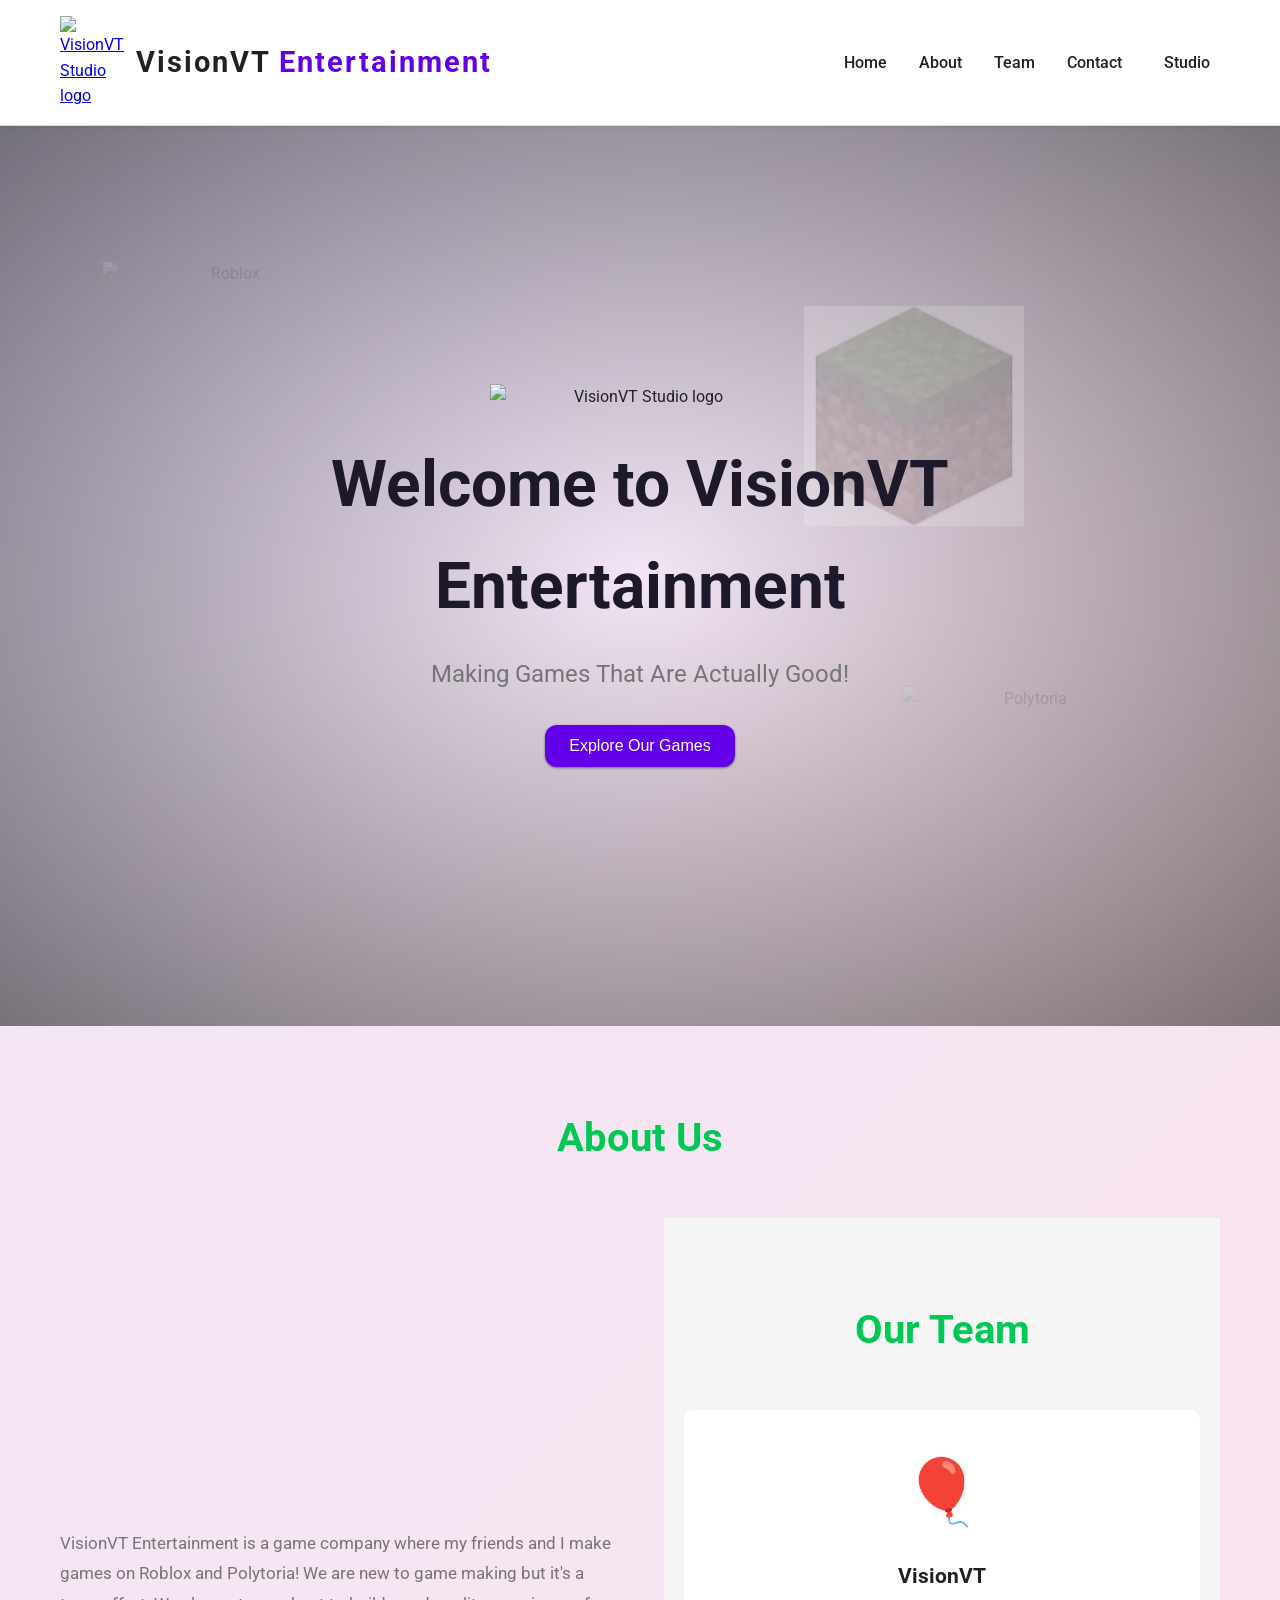
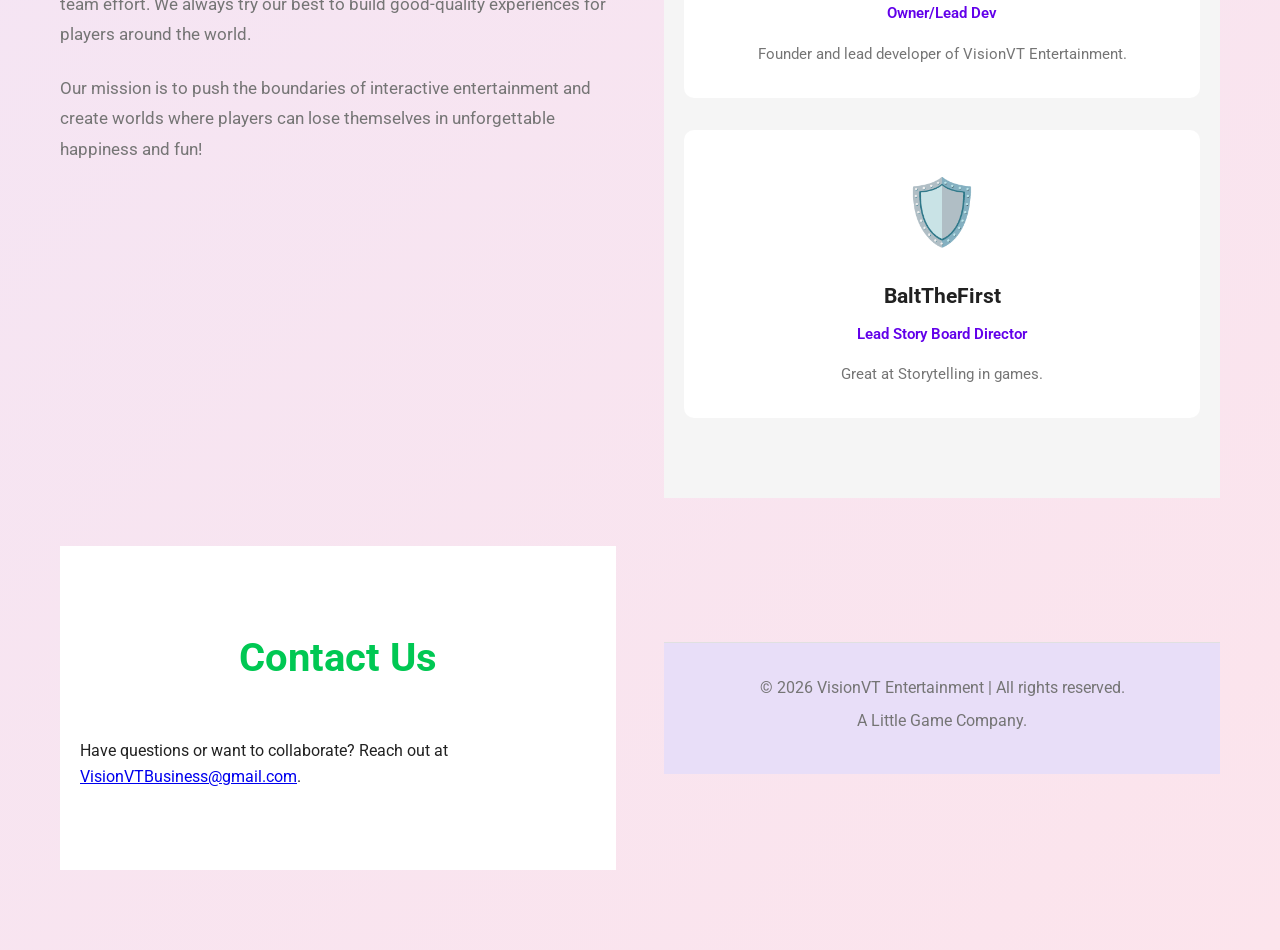
==== commit 98cd553e: "up 1.16" ====
--- a/index.html
+++ b/index.html
@@ -31,7 +31,7 @@
     <section id="home" class="hero">
         <img src="roblox-logo.png" alt="Roblox" class="floating-logo roblox-logo">
         <img src="polytoria-logo.png" alt="Polytoria" class="floating-logo polytoria-logo">
-        <img src="minecraft-block.png" alt="Minecraft" class="floating-logo minecraft-logo">
+        <img src="minecraft-logo.png" alt="Minecraft" class="floating-logo minecraft-logo">
         <div class="hero-content">
             <img src="logo.png" alt="VisionVT Studio logo" class="hero-logo">
             <h1>Welcome to VisionVT Entertainment</h1>
@@ -55,23 +55,7 @@
                         where players can lose themselves in unforgettable happiness and fun!
                     </p>
                 </div>
-                <div class="about-stats">
-                    <div class="stat">
-                        <h3>50+</h3>
-                        <p>Games Developed</p>
-                    </div>
-                    <div class="stat">
-                        <h3>1M+</h3>
-                        <p>Players Worldwide</p>
-                    </div>
-                    <div class="stat">
-                        <h3>15+</h3>
-                        <p>Team Members</p>
-                    </div>
-                </div>
-            </div>
-        </div>
-    </section>
+                
 
     <!-- Newsletter removed -->
 
--- a/styles.css
+++ b/styles.css
@@ -7,12 +7,21 @@
 
 :root {
     --primary-color: #ffffff;
-    --secondary-color: #f8f9fa;
-    --accent-color: #dadce0;
-    --highlight-color: #1a73e8;
-    --text-color: #202124;
-    --light-text: #5f6368;
-    --success-color: #34a853;
+    --secondary-color: #f5f5f5;
+    --accent-color: #e0e0e0;
+    --highlight-color: #6200ea;
+    --text-color: #212121;
+    --light-text: #757575;
+    --success-color: #00c853;
+    --error-color: #d32f2f;
+    --warning-color: #ff9800;
+    --surface: #ffffff;
+    --surface-variant: #f5f5f5;
+    --on-surface: #212121;
+    --on-surface-variant: #757575;
+    --outline: #e0e0e0;
+    --primary-container: #e8def8;
+    --on-primary-container: #1d192b;
 }
 
 html {
@@ -34,8 +43,9 @@
 
 /* Navigation */
 .navbar {
-    background-color: var(--primary-color);
-    border-bottom: 1px solid var(--accent-color);
+    background-color: rgba(255, 255, 255, 0.9);
+    backdrop-filter: blur(10px);
+    border-bottom: 1px solid var(--outline);
     position: sticky;
     top: 0;
     z-index: 1000;
@@ -61,18 +71,20 @@
     align-items: center;
     gap: 12px;
 }
+
 .site-logo {
-    width: 48px;
+    width: 64px;
     height: auto;
     display: block;
 }
 
 /* Large logo on homepage */
+
 .hero-logo {
-    width: 220px;
-    max-width: 60%;
+    width: 300px;
+    max-width: 80%;
     height: auto;
-    margin: 0 auto 1rem;
+    margin: 0 auto 1.5rem;
     display: block;
 }
 
@@ -125,7 +137,7 @@
 
 /* Hero Section */
 .hero {
-    background: linear-gradient(135deg, #f8f9fa 0%, #e9ecef 100%);
+    background: linear-gradient(135deg, #e8def8 0%, #f3e5f5 50%, #fce4ec 100%);
     height: 100vh;
     display: flex;
     align-items: center;
@@ -187,12 +199,12 @@
     font-size: 4rem;
     margin-bottom: 1rem;
     animation: fadeInDown 1s ease;
-    color: var(--text-color);
+    color: var(--on-primary-container);
 }
 
 .hero p {
     font-size: 1.5rem;
-    color: var(--light-text);
+    color: var(--on-surface-variant);
     margin-bottom: 2rem;
     animation: fadeInUp 1s ease 0.2s both;
 }
@@ -203,20 +215,22 @@
     border: none;
     padding: 12px 24px;
     font-size: 1rem;
-    border-radius: 4px;
+    border-radius: 12px;
     cursor: pointer;
-    transition: box-shadow 0.3s ease;
+    transition: box-shadow 0.3s ease, transform 0.2s ease;
     font-weight: 500;
+    box-shadow: 0 1px 3px rgba(0, 0, 0, 0.3), 0 1px 2px rgba(0, 0, 0, 0.2);
 }
 
 .cta-button:hover {
-    box-shadow: 0 1px 3px rgba(0, 0, 0, 0.3);
+    box-shadow: 0 2px 6px rgba(0, 0, 0, 0.3), 0 2px 4px rgba(0, 0, 0, 0.2);
+    transform: translateY(-1px);
 }
 
 /* About Section */
 .about {
     padding: 80px 0;
-    background-color: var(--primary-color);
+    background: linear-gradient(135deg, #f3e5f5 0%, #fce4ec 100%);
 }
 
 .about h2 {
@@ -289,16 +303,16 @@
 }
 
 .game-card {
-    background-color: var(--primary-color);
-    border-radius: 8px;
+    background-color: var(--surface);
+    border-radius: 16px;
     padding: 1.5rem;
     transition: box-shadow 0.3s ease;
-    box-shadow: 0 1px 3px rgba(0, 0, 0, 0.1);
-    border: 1px solid var(--accent-color);
+    box-shadow: 0 1px 3px rgba(0, 0, 0, 0.1), 0 1px 2px rgba(0, 0, 0, 0.06);
+    border: 1px solid var(--outline);
 }
 
 .game-card:hover {
-    box-shadow: 0 2px 8px rgba(0, 0, 0, 0.15);
+    box-shadow: 0 2px 8px rgba(0, 0, 0, 0.15), 0 2px 4px rgba(0, 0, 0, 0.1);
 }
 
 .game-image {
@@ -468,23 +482,25 @@
     color: white;
     border: none;
     padding: 8px 16px;
-    border-radius: 4px;
+    border-radius: 8px;
     font-size: 0.9rem;
     cursor: pointer;
     font-weight: 500;
-    transition: box-shadow 0.3s ease;
+    transition: box-shadow 0.3s ease, transform 0.2s ease;
+    box-shadow: 0 1px 3px rgba(0, 0, 0, 0.3), 0 1px 2px rgba(0, 0, 0, 0.2);
 }
 
 .submit-button:hover {
-    box-shadow: 0 1px 3px rgba(0, 0, 0, 0.3);
+    box-shadow: 0 2px 6px rgba(0, 0, 0, 0.3), 0 2px 4px rgba(0, 0, 0, 0.2);
+    transform: translateY(-1px);
 }
 
 /* Footer */
 .footer {
-    background-color: var(--secondary-color);
+    background-color: var(--primary-container);
     padding: 2rem 0;
     text-align: center;
-    border-top: 1px solid var(--accent-color);
+    border-top: 1px solid var(--outline);
 }
 
 .footer p {
@@ -608,13 +624,13 @@
 }
 .twofa-box {
     position: relative;
-    background: linear-gradient(180deg, var(--secondary-color), var(--primary-color));
-    color: var(--text-color);
+    background: var(--surface);
+    color: var(--on-surface);
     padding: 1.5rem;
-    border-radius: 12px;
+    border-radius: 16px;
     width: 100%;
     max-width: 640px;
-    box-shadow: 0 30px 80px rgba(0,0,0,0.7);
+    box-shadow: 0 4px 16px rgba(0, 0, 0, 0.2), 0 2px 8px rgba(0, 0, 0, 0.1);
     z-index: 1;
 }
 .twofa-box h3 { margin-bottom: 0.25rem; color: var(--success-color); }
